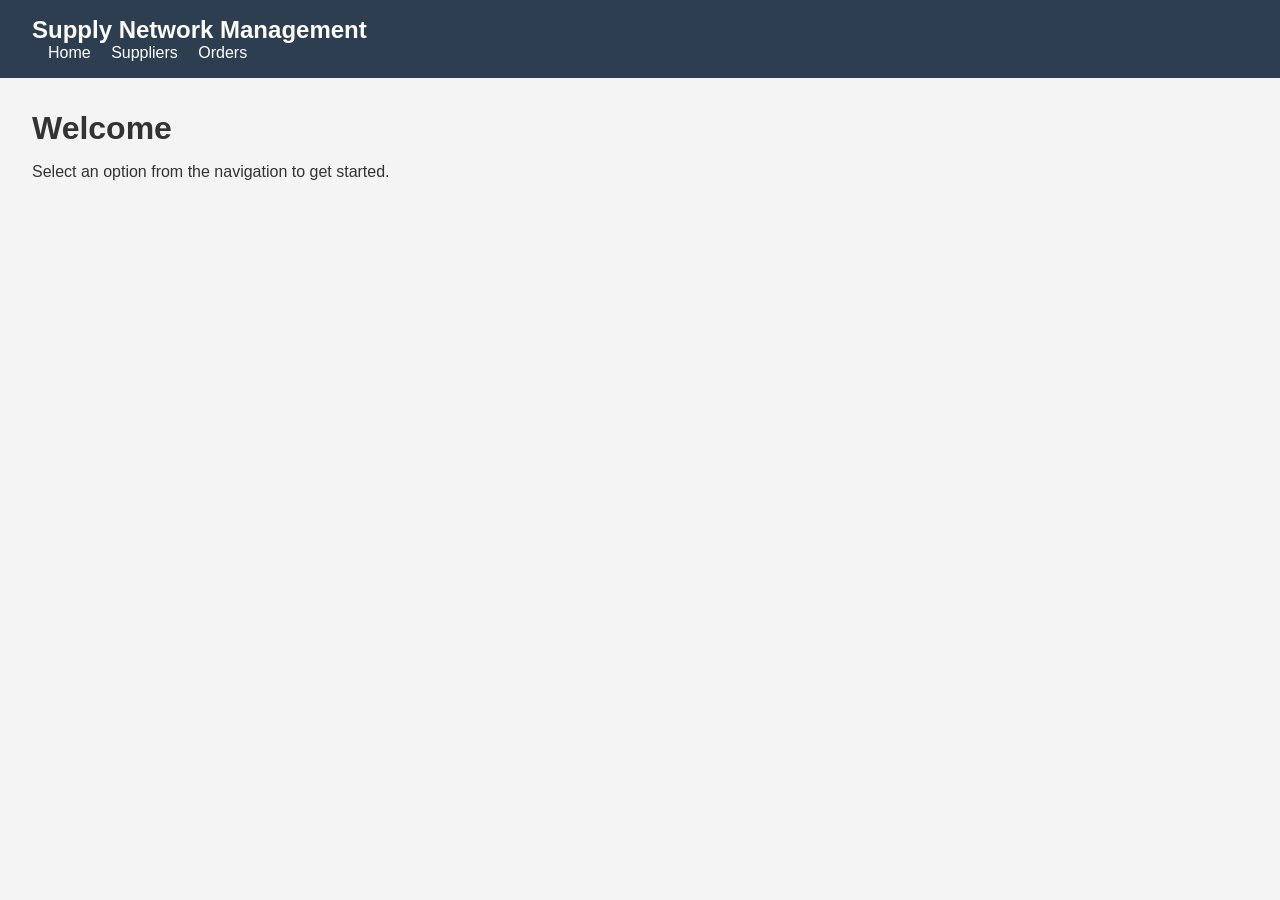
==== SupplyNetworkManagement/wwwroot/index.html @ b25e3295 "initial project setup" ====
﻿<!DOCTYPE html>
<html lang="en">
<head>
    <meta charset="UTF-8">
    <meta name="viewport" content="width=device-width, initial-scale=1.0">
    <title>Supply Network Management</title>
    <style>
        * {
            margin: 0;
            padding: 0;
            box-sizing: border-box;
        }

        body {
            font-family: Arial, sans-serif;
            background-color: #f4f4f4;
            color: #333;
        }

        header {
            background-color: #2c3e50;
            color: white;
            padding: 1rem 2rem;
        }

        nav a {
            color: white;
            text-decoration: none;
            margin-left: 1rem;
        }

        main {
            padding: 2rem;
        }

        h1 {
            margin-bottom: 1rem;
        }
    </style>
</head>
<body>

    <header>
        <h2>Supply Network Management</h2>
        <nav>
            <a href="/">Home</a>
            <a href="/suppliers.html">Suppliers</a>
            <a href="/orders.html">Orders</a>
        </nav>
    </header>

    <main>
        <h1>Welcome</h1>
        <p>Select an option from the navigation to get started.</p>
    </main>

</body>
</html>
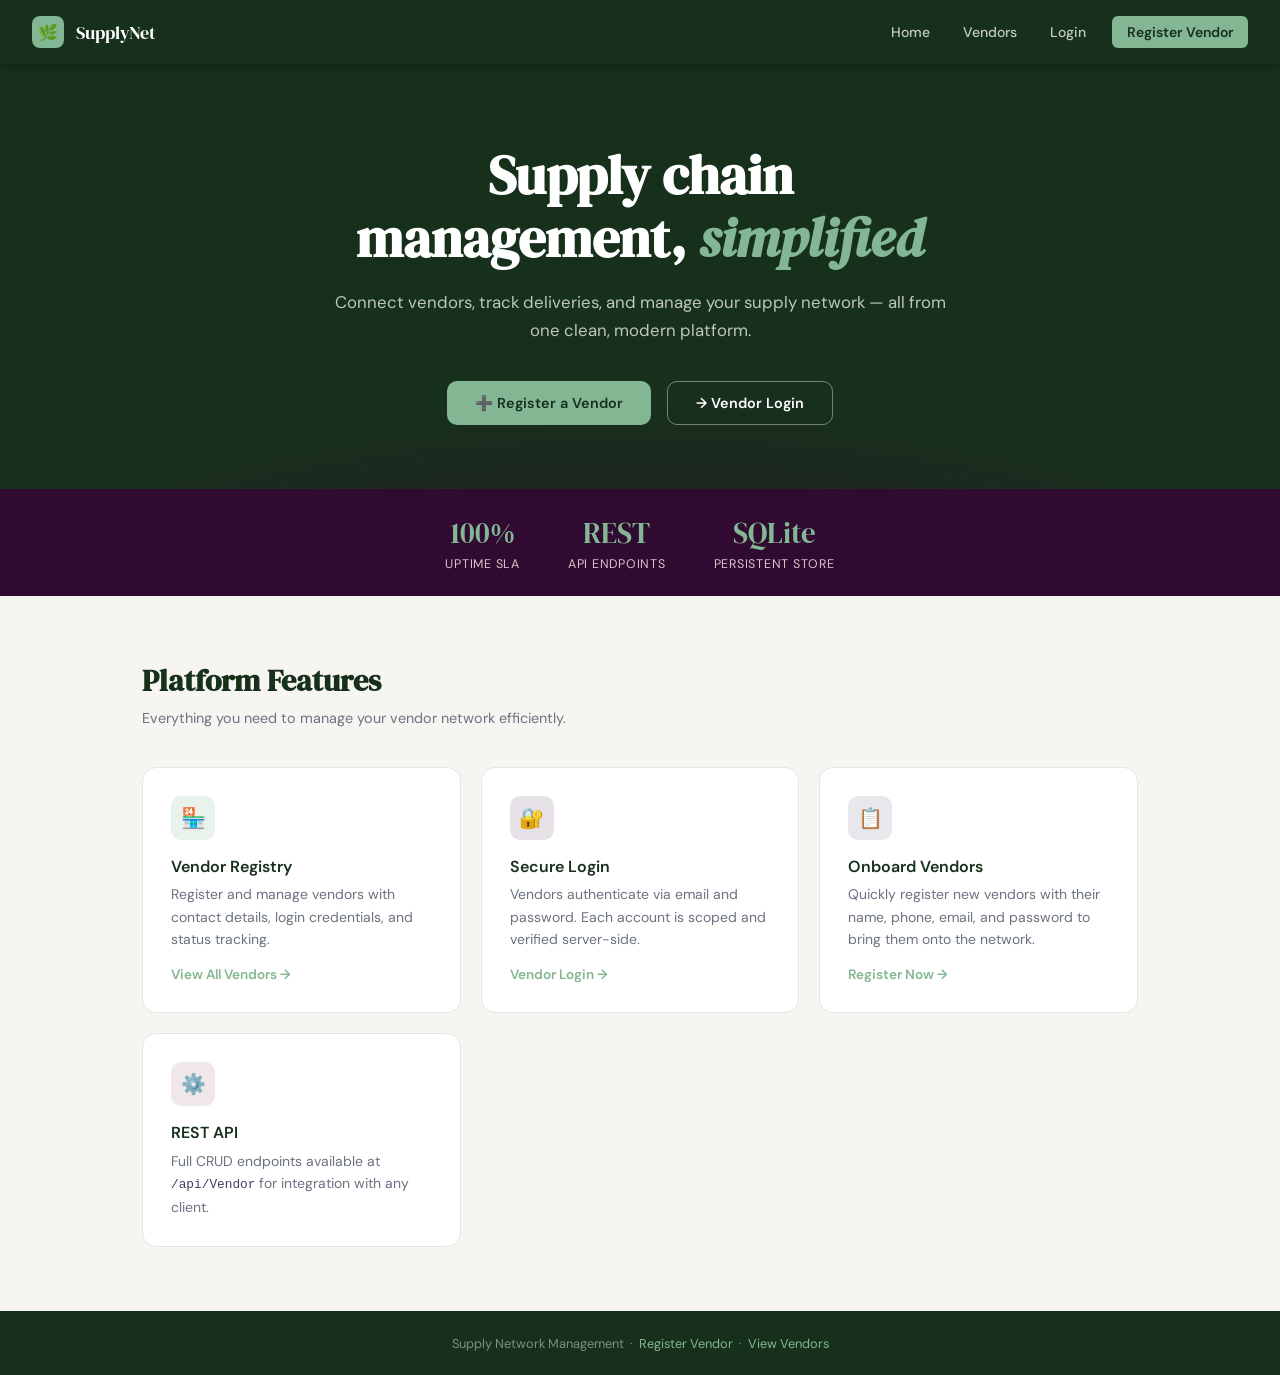
==== commit 8d9d0550: "Add vendor registration, login, and vendor list frontend pages" ====
--- a/SupplyNetworkManagement/wwwroot/index.html
+++ b/SupplyNetworkManagement/wwwroot/index.html
@@ -1,58 +1,236 @@
-﻿<!DOCTYPE html>
-<html lang="en">
-<head>
-    <meta charset="UTF-8">
-    <meta name="viewport" content="width=device-width, initial-scale=1.0">
-    <title>Supply Network Management</title>
-    <style>
-        * {
-            margin: 0;
-            padding: 0;
-            box-sizing: border-box;
-        }
-
-        body {
-            font-family: Arial, sans-serif;
-            background-color: #f4f4f4;
-            color: #333;
-        }
-
-        header {
-            background-color: #2c3e50;
-            color: white;
-            padding: 1rem 2rem;
-        }
-
-        nav a {
-            color: white;
-            text-decoration: none;
-            margin-left: 1rem;
-        }
-
-        main {
-            padding: 2rem;
-        }
-
-        h1 {
-            margin-bottom: 1rem;
-        }
-    </style>
-</head>
-<body>
-
-    <header>
-        <h2>Supply Network Management</h2>
-        <nav>
-            <a href="/">Home</a>
-            <a href="/suppliers.html">Suppliers</a>
-            <a href="/orders.html">Orders</a>
-        </nav>
-    </header>
-
-    <main>
-        <h1>Welcome</h1>
-        <p>Select an option from the navigation to get started.</p>
-    </main>
-
-</body>
-</html>+<!DOCTYPE html>
+<html lang="en">
+<head>
+  <meta charset="UTF-8" />
+  <meta name="viewport" content="width=device-width, initial-scale=1.0"/>
+  <title>Supply Network Management</title>
+  <link rel="preconnect" href="https://fonts.googleapis.com">
+  <link rel="preconnect" href="https://fonts.gstatic.com" crossorigin>
+  <link href="https://fonts.googleapis.com/css2?family=DM+Serif+Display:ital@0;1&family=DM+Sans:opsz,wght@9..40,300;9..40,400;9..40,500;9..40,600&display=swap" rel="stylesheet">
+  <style>
+    :root {
+      --evergreen:       #17301c;
+      --muted-teal:      #83b692;
+      --midnight-violet: #310a31;
+      --thistle:         #d6c3c9;
+      --twilight-indigo: #414066;
+      --bg:              #f7f5f2;
+      --surface:         #ffffff;
+      --text:            #1a1a1a;
+      --text-muted:      #6b7280;
+    }
+
+    *, *::before, *::after { margin: 0; padding: 0; box-sizing: border-box; }
+
+    body {
+      font-family: 'DM Sans', sans-serif;
+      background: var(--bg);
+      color: var(--text);
+      min-height: 100vh;
+      display: flex;
+      flex-direction: column;
+    }
+
+    header {
+      background: var(--evergreen);
+      padding: 0 2rem;
+      display: flex;
+      align-items: center;
+      justify-content: space-between;
+      height: 64px;
+      position: sticky; top: 0; z-index: 100;
+      box-shadow: 0 2px 12px rgba(0,0,0,.25);
+    }
+
+    .logo { display: flex; align-items: center; gap: .75rem; text-decoration: none; }
+    .logo-icon {
+      width: 32px; height: 32px;
+      background: var(--muted-teal);
+      border-radius: 8px;
+      display: flex; align-items: center; justify-content: center;
+      font-size: 16px;
+    }
+    .logo-text {
+      font-family: 'DM Serif Display', serif;
+      font-size: 1.15rem; color: #fff;
+    }
+
+    nav { display: flex; gap: .25rem; align-items: center; }
+    nav a {
+      color: rgba(255,255,255,.75);
+      text-decoration: none;
+      font-size: .875rem; font-weight: 500;
+      padding: .45rem .9rem;
+      border-radius: 6px;
+      transition: color .2s, background .2s;
+    }
+    nav a:hover { color: #fff; background: rgba(255,255,255,.1); }
+    nav a.cta {
+      background: var(--muted-teal);
+      color: var(--evergreen); font-weight: 600;
+      margin-left: .5rem;
+    }
+    nav a.cta:hover { background: #96c5a3; }
+
+    .hero {
+      background: var(--evergreen);
+      padding: 5rem 2rem 4rem;
+      text-align: center;
+      position: relative; overflow: hidden;
+    }
+    .hero::before {
+      content: '';
+      position: absolute; inset: 0;
+      background: radial-gradient(ellipse 80% 60% at 50% 120%, var(--midnight-violet) 0%, transparent 70%);
+      opacity: .45;
+    }
+    .hero-content { position: relative; z-index: 1; max-width: 640px; margin: 0 auto; }
+    .hero h1 {
+      font-family: 'DM Serif Display', serif;
+      font-size: clamp(2.2rem, 5vw, 3.4rem);
+      color: #fff; line-height: 1.15; margin-bottom: 1.25rem;
+    }
+    .hero h1 em { font-style: italic; color: var(--muted-teal); }
+    .hero p { color: rgba(255,255,255,.72); font-size: 1.05rem; line-height: 1.65; margin-bottom: 2.25rem; }
+    .hero-actions { display: flex; gap: 1rem; justify-content: center; flex-wrap: wrap; }
+
+    .btn {
+      display: inline-flex; align-items: center; gap: .5rem;
+      font-family: 'DM Sans', sans-serif;
+      font-size: .9rem; font-weight: 600;
+      padding: .75rem 1.75rem;
+      border-radius: 10px;
+      border: none; cursor: pointer;
+      text-decoration: none;
+      transition: all .2s;
+    }
+    .btn-primary { background: var(--muted-teal); color: var(--evergreen); }
+    .btn-primary:hover { background: #96c5a3; transform: translateY(-1px); box-shadow: 0 4px 16px rgba(131,182,146,.35); }
+    .btn-outline { background: transparent; color: #fff; border: 1.5px solid rgba(255,255,255,.4); }
+    .btn-outline:hover { border-color: #fff; background: rgba(255,255,255,.07); }
+
+    .stats-bar {
+      background: var(--midnight-violet);
+      padding: 1.5rem 2rem;
+      display: flex; justify-content: center; gap: 3rem; flex-wrap: wrap;
+    }
+    .stat { text-align: center; }
+    .stat-val { font-family: 'DM Serif Display', serif; font-size: 1.8rem; color: var(--muted-teal); }
+    .stat-lbl { font-size: .78rem; color: var(--thistle); letter-spacing: .06em; text-transform: uppercase; margin-top: .2rem; }
+
+    .section { padding: 4rem 2rem; max-width: 1060px; margin: 0 auto; width: 100%; }
+    .section-title { font-family: 'DM Serif Display', serif; font-size: 1.9rem; color: var(--evergreen); margin-bottom: .5rem; }
+    .section-sub { color: var(--text-muted); font-size: .9rem; margin-bottom: 2.5rem; }
+
+    .cards { display: grid; grid-template-columns: repeat(auto-fit, minmax(260px, 1fr)); gap: 1.25rem; }
+    .card {
+      background: var(--surface);
+      border-radius: 14px; padding: 1.75rem;
+      border: 1px solid #e8e4e0;
+      transition: box-shadow .2s, transform .2s;
+    }
+    .card:hover { transform: translateY(-3px); box-shadow: 0 8px 28px rgba(0,0,0,.09); }
+    .card-icon {
+      width: 44px; height: 44px; border-radius: 10px;
+      display: flex; align-items: center; justify-content: center;
+      font-size: 20px; margin-bottom: 1rem;
+    }
+    .icon-green  { background: rgba(131,182,146,.18); }
+    .icon-violet { background: rgba(49,10,49,.12); }
+    .icon-indigo { background: rgba(65,64,102,.12); }
+    .icon-thistle{ background: rgba(214,195,201,.4); }
+    .card h3 { font-size: 1rem; font-weight: 600; color: var(--evergreen); margin-bottom: .4rem; }
+    .card p  { font-size: .875rem; color: var(--text-muted); line-height: 1.6; }
+    .card-link {
+      display: inline-flex; align-items: center; gap: .3rem;
+      color: var(--muted-teal); font-size: .85rem; font-weight: 600;
+      text-decoration: none; margin-top: 1rem;
+    }
+    .card-link:hover { color: #5a9b6a; }
+
+    footer {
+      margin-top: auto;
+      background: var(--evergreen);
+      padding: 1.5rem 2rem;
+      text-align: center;
+      color: rgba(255,255,255,.45); font-size: .8rem;
+    }
+    footer a { color: var(--muted-teal); text-decoration: none; }
+
+    @keyframes fadeUp {
+      from { opacity: 0; transform: translateY(20px); }
+      to   { opacity: 1; transform: translateY(0); }
+    }
+    .hero-content { animation: fadeUp .65s ease both; }
+  </style>
+</head>
+<body>
+
+  <header>
+    <a class="logo" href="/">
+      <div class="logo-icon">🌿</div>
+      <span class="logo-text">SupplyNet</span>
+    </a>
+    <nav>
+      <a href="/">Home</a>
+      <a href="/vendors.html">Vendors</a>
+      <a href="/login.html">Login</a>
+      <a href="/register.html" class="cta">Register Vendor</a>
+    </nav>
+  </header>
+
+  <section class="hero">
+    <div class="hero-content">
+      <h1>Supply chain management, <em>simplified</em></h1>
+      <p>Connect vendors, track deliveries, and manage your supply network — all from one clean, modern platform.</p>
+      <div class="hero-actions">
+        <a href="/register.html" class="btn btn-primary">➕ Register a Vendor</a>
+        <a href="/login.html"    class="btn btn-outline">→ Vendor Login</a>
+      </div>
+    </div>
+  </section>
+
+  <div class="stats-bar">
+    <div class="stat"><div class="stat-val">100%</div><div class="stat-lbl">Uptime SLA</div></div>
+    <div class="stat"><div class="stat-val">REST</div><div class="stat-lbl">API Endpoints</div></div>
+    <div class="stat"><div class="stat-val">SQLite</div><div class="stat-lbl">Persistent Store</div></div>
+  </div>
+
+  <div class="section">
+    <h2 class="section-title">Platform Features</h2>
+    <p class="section-sub">Everything you need to manage your vendor network efficiently.</p>
+    <div class="cards">
+      <div class="card">
+        <div class="card-icon icon-green">🏪</div>
+        <h3>Vendor Registry</h3>
+        <p>Register and manage vendors with contact details, login credentials, and status tracking.</p>
+        <a href="/vendors.html" class="card-link">View All Vendors →</a>
+      </div>
+      <div class="card">
+        <div class="card-icon icon-violet">🔐</div>
+        <h3>Secure Login</h3>
+        <p>Vendors authenticate via email and password. Each account is scoped and verified server-side.</p>
+        <a href="/login.html" class="card-link">Vendor Login →</a>
+      </div>
+      <div class="card">
+        <div class="card-icon icon-indigo">📋</div>
+        <h3>Onboard Vendors</h3>
+        <p>Quickly register new vendors with their name, phone, email, and password to bring them onto the network.</p>
+        <a href="/register.html" class="card-link">Register Now →</a>
+      </div>
+      <div class="card">
+        <div class="card-icon icon-thistle">⚙️</div>
+        <h3>REST API</h3>
+        <p>Full CRUD endpoints available at <code style="font-size:.8rem;color:var(--twilight-indigo)">/api/Vendor</code> for integration with any client.</p>
+      </div>
+    </div>
+  </div>
+
+  <footer>
+    Supply Network Management &nbsp;·&nbsp;
+    <a href="/register.html">Register Vendor</a> &nbsp;·&nbsp;
+    <a href="/vendors.html">View Vendors</a>
+  </footer>
+
+</body>
+</html>
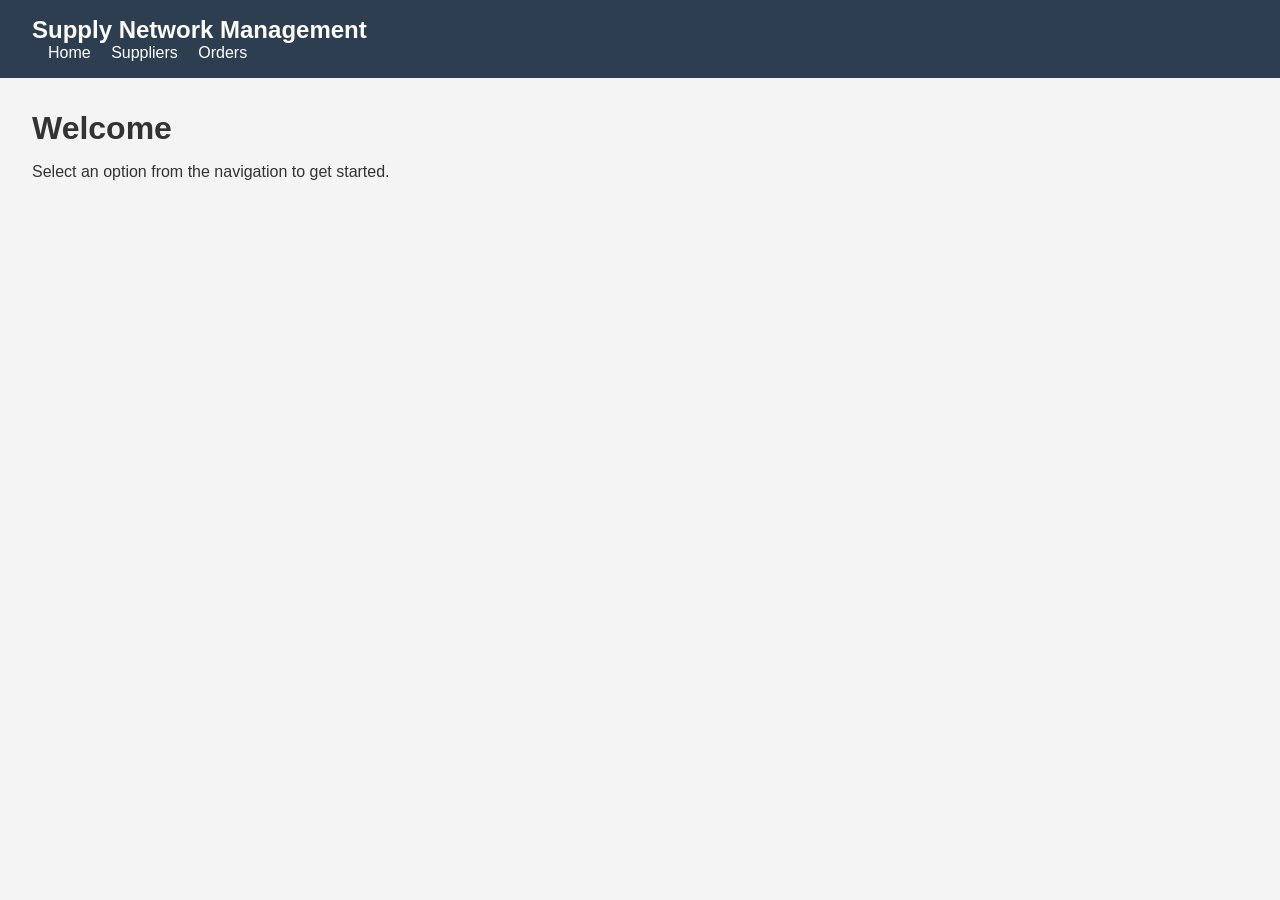
==== commit 6962196d: "Implemented vendor catalogue Ui with API integration" ====
--- a/SupplyNetworkManagement/wwwroot/index.html
+++ b/SupplyNetworkManagement/wwwroot/index.html
@@ -1,236 +1,61 @@
-<!DOCTYPE html>
-<html lang="en">
-<head>
-  <meta charset="UTF-8" />
-  <meta name="viewport" content="width=device-width, initial-scale=1.0"/>
-  <title>Supply Network Management</title>
-  <link rel="preconnect" href="https://fonts.googleapis.com">
-  <link rel="preconnect" href="https://fonts.gstatic.com" crossorigin>
-  <link href="https://fonts.googleapis.com/css2?family=DM+Serif+Display:ital@0;1&family=DM+Sans:opsz,wght@9..40,300;9..40,400;9..40,500;9..40,600&display=swap" rel="stylesheet">
-  <style>
-    :root {
-      --evergreen:       #17301c;
-      --muted-teal:      #83b692;
-      --midnight-violet: #310a31;
-      --thistle:         #d6c3c9;
-      --twilight-indigo: #414066;
-      --bg:              #f7f5f2;
-      --surface:         #ffffff;
-      --text:            #1a1a1a;
-      --text-muted:      #6b7280;
-    }
-
-    *, *::before, *::after { margin: 0; padding: 0; box-sizing: border-box; }
-
-    body {
-      font-family: 'DM Sans', sans-serif;
-      background: var(--bg);
-      color: var(--text);
-      min-height: 100vh;
-      display: flex;
-      flex-direction: column;
-    }
-
-    header {
-      background: var(--evergreen);
-      padding: 0 2rem;
-      display: flex;
-      align-items: center;
-      justify-content: space-between;
-      height: 64px;
-      position: sticky; top: 0; z-index: 100;
-      box-shadow: 0 2px 12px rgba(0,0,0,.25);
-    }
-
-    .logo { display: flex; align-items: center; gap: .75rem; text-decoration: none; }
-    .logo-icon {
-      width: 32px; height: 32px;
-      background: var(--muted-teal);
-      border-radius: 8px;
-      display: flex; align-items: center; justify-content: center;
-      font-size: 16px;
-    }
-    .logo-text {
-      font-family: 'DM Serif Display', serif;
-      font-size: 1.15rem; color: #fff;
-    }
-
-    nav { display: flex; gap: .25rem; align-items: center; }
-    nav a {
-      color: rgba(255,255,255,.75);
-      text-decoration: none;
-      font-size: .875rem; font-weight: 500;
-      padding: .45rem .9rem;
-      border-radius: 6px;
-      transition: color .2s, background .2s;
-    }
-    nav a:hover { color: #fff; background: rgba(255,255,255,.1); }
-    nav a.cta {
-      background: var(--muted-teal);
-      color: var(--evergreen); font-weight: 600;
-      margin-left: .5rem;
-    }
-    nav a.cta:hover { background: #96c5a3; }
-
-    .hero {
-      background: var(--evergreen);
-      padding: 5rem 2rem 4rem;
-      text-align: center;
-      position: relative; overflow: hidden;
-    }
-    .hero::before {
-      content: '';
-      position: absolute; inset: 0;
-      background: radial-gradient(ellipse 80% 60% at 50% 120%, var(--midnight-violet) 0%, transparent 70%);
-      opacity: .45;
-    }
-    .hero-content { position: relative; z-index: 1; max-width: 640px; margin: 0 auto; }
-    .hero h1 {
-      font-family: 'DM Serif Display', serif;
-      font-size: clamp(2.2rem, 5vw, 3.4rem);
-      color: #fff; line-height: 1.15; margin-bottom: 1.25rem;
-    }
-    .hero h1 em { font-style: italic; color: var(--muted-teal); }
-    .hero p { color: rgba(255,255,255,.72); font-size: 1.05rem; line-height: 1.65; margin-bottom: 2.25rem; }
-    .hero-actions { display: flex; gap: 1rem; justify-content: center; flex-wrap: wrap; }
-
-    .btn {
-      display: inline-flex; align-items: center; gap: .5rem;
-      font-family: 'DM Sans', sans-serif;
-      font-size: .9rem; font-weight: 600;
-      padding: .75rem 1.75rem;
-      border-radius: 10px;
-      border: none; cursor: pointer;
-      text-decoration: none;
-      transition: all .2s;
-    }
-    .btn-primary { background: var(--muted-teal); color: var(--evergreen); }
-    .btn-primary:hover { background: #96c5a3; transform: translateY(-1px); box-shadow: 0 4px 16px rgba(131,182,146,.35); }
-    .btn-outline { background: transparent; color: #fff; border: 1.5px solid rgba(255,255,255,.4); }
-    .btn-outline:hover { border-color: #fff; background: rgba(255,255,255,.07); }
-
-    .stats-bar {
-      background: var(--midnight-violet);
-      padding: 1.5rem 2rem;
-      display: flex; justify-content: center; gap: 3rem; flex-wrap: wrap;
-    }
-    .stat { text-align: center; }
-    .stat-val { font-family: 'DM Serif Display', serif; font-size: 1.8rem; color: var(--muted-teal); }
-    .stat-lbl { font-size: .78rem; color: var(--thistle); letter-spacing: .06em; text-transform: uppercase; margin-top: .2rem; }
-
-    .section { padding: 4rem 2rem; max-width: 1060px; margin: 0 auto; width: 100%; }
-    .section-title { font-family: 'DM Serif Display', serif; font-size: 1.9rem; color: var(--evergreen); margin-bottom: .5rem; }
-    .section-sub { color: var(--text-muted); font-size: .9rem; margin-bottom: 2.5rem; }
-
-    .cards { display: grid; grid-template-columns: repeat(auto-fit, minmax(260px, 1fr)); gap: 1.25rem; }
-    .card {
-      background: var(--surface);
-      border-radius: 14px; padding: 1.75rem;
-      border: 1px solid #e8e4e0;
-      transition: box-shadow .2s, transform .2s;
-    }
-    .card:hover { transform: translateY(-3px); box-shadow: 0 8px 28px rgba(0,0,0,.09); }
-    .card-icon {
-      width: 44px; height: 44px; border-radius: 10px;
-      display: flex; align-items: center; justify-content: center;
-      font-size: 20px; margin-bottom: 1rem;
-    }
-    .icon-green  { background: rgba(131,182,146,.18); }
-    .icon-violet { background: rgba(49,10,49,.12); }
-    .icon-indigo { background: rgba(65,64,102,.12); }
-    .icon-thistle{ background: rgba(214,195,201,.4); }
-    .card h3 { font-size: 1rem; font-weight: 600; color: var(--evergreen); margin-bottom: .4rem; }
-    .card p  { font-size: .875rem; color: var(--text-muted); line-height: 1.6; }
-    .card-link {
-      display: inline-flex; align-items: center; gap: .3rem;
-      color: var(--muted-teal); font-size: .85rem; font-weight: 600;
-      text-decoration: none; margin-top: 1rem;
-    }
-    .card-link:hover { color: #5a9b6a; }
-
-    footer {
-      margin-top: auto;
-      background: var(--evergreen);
-      padding: 1.5rem 2rem;
-      text-align: center;
-      color: rgba(255,255,255,.45); font-size: .8rem;
-    }
-    footer a { color: var(--muted-teal); text-decoration: none; }
-
-    @keyframes fadeUp {
-      from { opacity: 0; transform: translateY(20px); }
-      to   { opacity: 1; transform: translateY(0); }
-    }
-    .hero-content { animation: fadeUp .65s ease both; }
-  </style>
-</head>
-<body>
-
-  <header>
-    <a class="logo" href="/">
-      <div class="logo-icon">🌿</div>
-      <span class="logo-text">SupplyNet</span>
-    </a>
-    <nav>
-      <a href="/">Home</a>
-      <a href="/vendors.html">Vendors</a>
-      <a href="/login.html">Login</a>
-      <a href="/register.html" class="cta">Register Vendor</a>
-    </nav>
-  </header>
-
-  <section class="hero">
-    <div class="hero-content">
-      <h1>Supply chain management, <em>simplified</em></h1>
-      <p>Connect vendors, track deliveries, and manage your supply network — all from one clean, modern platform.</p>
-      <div class="hero-actions">
-        <a href="/register.html" class="btn btn-primary">➕ Register a Vendor</a>
-        <a href="/login.html"    class="btn btn-outline">→ Vendor Login</a>
-      </div>
-    </div>
-  </section>
-
-  <div class="stats-bar">
-    <div class="stat"><div class="stat-val">100%</div><div class="stat-lbl">Uptime SLA</div></div>
-    <div class="stat"><div class="stat-val">REST</div><div class="stat-lbl">API Endpoints</div></div>
-    <div class="stat"><div class="stat-val">SQLite</div><div class="stat-lbl">Persistent Store</div></div>
-  </div>
-
-  <div class="section">
-    <h2 class="section-title">Platform Features</h2>
-    <p class="section-sub">Everything you need to manage your vendor network efficiently.</p>
-    <div class="cards">
-      <div class="card">
-        <div class="card-icon icon-green">🏪</div>
-        <h3>Vendor Registry</h3>
-        <p>Register and manage vendors with contact details, login credentials, and status tracking.</p>
-        <a href="/vendors.html" class="card-link">View All Vendors →</a>
-      </div>
-      <div class="card">
-        <div class="card-icon icon-violet">🔐</div>
-        <h3>Secure Login</h3>
-        <p>Vendors authenticate via email and password. Each account is scoped and verified server-side.</p>
-        <a href="/login.html" class="card-link">Vendor Login →</a>
-      </div>
-      <div class="card">
-        <div class="card-icon icon-indigo">📋</div>
-        <h3>Onboard Vendors</h3>
-        <p>Quickly register new vendors with their name, phone, email, and password to bring them onto the network.</p>
-        <a href="/register.html" class="card-link">Register Now →</a>
-      </div>
-      <div class="card">
-        <div class="card-icon icon-thistle">⚙️</div>
-        <h3>REST API</h3>
-        <p>Full CRUD endpoints available at <code style="font-size:.8rem;color:var(--twilight-indigo)">/api/Vendor</code> for integration with any client.</p>
-      </div>
-    </div>
-  </div>
-
-  <footer>
-    Supply Network Management &nbsp;·&nbsp;
-    <a href="/register.html">Register Vendor</a> &nbsp;·&nbsp;
-    <a href="/vendors.html">View Vendors</a>
-  </footer>
-
-</body>
-</html>
+﻿<!DOCTYPE html>
+<html lang="en">
+
+<head>
+    <meta charset="UTF-8">
+    <meta name="viewport" content="width=device-width, initial-scale=1.0">
+    <title>Supply Network Management</title>
+    <style>
+        * {
+            margin: 0;
+            padding: 0;
+            box-sizing: border-box;
+        }
+
+        body {
+            font-family: Arial, sans-serif;
+            background-color: #f4f4f4;
+            color: #333;
+        }
+
+        header {
+            background-color: #2c3e50;
+            color: white;
+            padding: 1rem 2rem;
+        }
+
+        nav a {
+            color: white;
+            text-decoration: none;
+            margin-left: 1rem;
+        }
+
+        main {
+            padding: 2rem;
+        }
+
+        h1 {
+            margin-bottom: 1rem;
+        }
+    </style>
+</head>
+
+<body>
+
+    <header>
+        <h2>Supply Network Management</h2>
+        <nav>
+            <a href="/">Home</a>
+            <a href="/suppliers.html">Suppliers</a>
+            <a href="/orders.html">Orders</a>
+        </nav>
+    </header>
+
+    <main>
+        <h1>Welcome</h1>
+        <p>Select an option from the navigation to get started.</p>
+    </main>
+
+</body>
+
+</html>
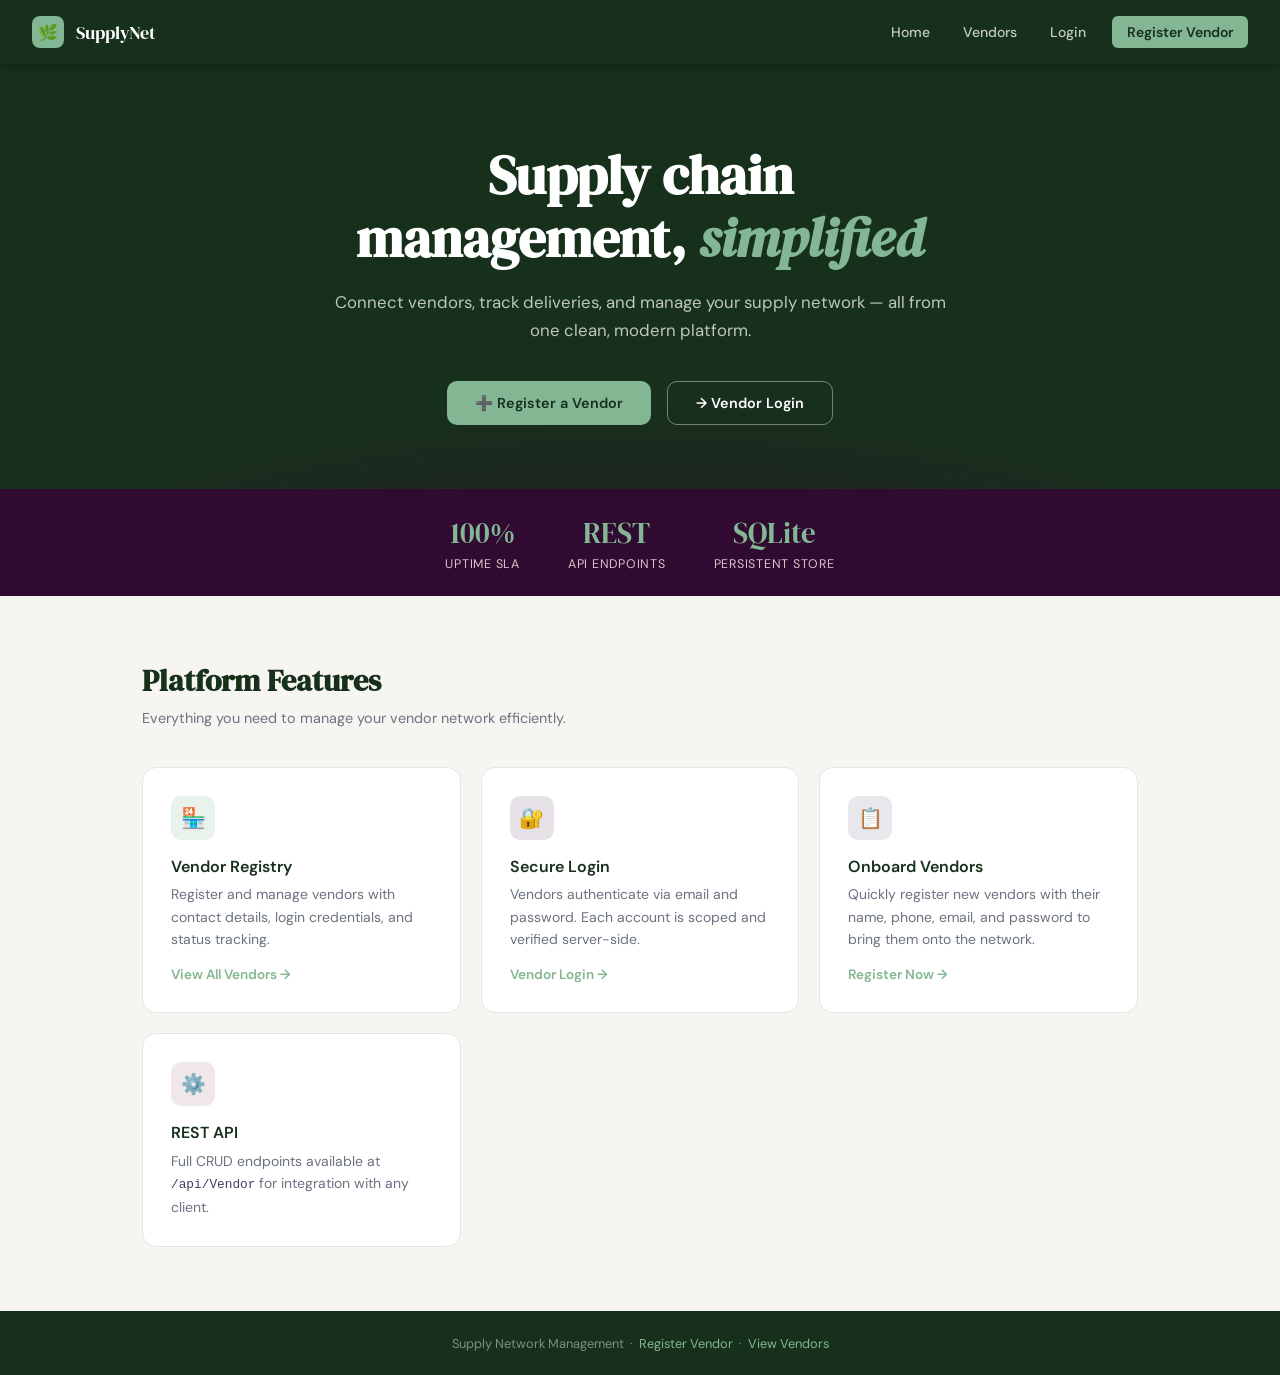
==== commit 021b1e8d: "Merge pull request #21 from karl-santos/Rhys Add vendor registration, login, and vendor list fronten" ====
--- a/SupplyNetworkManagement/wwwroot/index.html
+++ b/SupplyNetworkManagement/wwwroot/index.html
@@ -1,61 +1,236 @@
-﻿<!DOCTYPE html>
-<html lang="en">
-
-<head>
-    <meta charset="UTF-8">
-    <meta name="viewport" content="width=device-width, initial-scale=1.0">
-    <title>Supply Network Management</title>
-    <style>
-        * {
-            margin: 0;
-            padding: 0;
-            box-sizing: border-box;
-        }
-
-        body {
-            font-family: Arial, sans-serif;
-            background-color: #f4f4f4;
-            color: #333;
-        }
-
-        header {
-            background-color: #2c3e50;
-            color: white;
-            padding: 1rem 2rem;
-        }
-
-        nav a {
-            color: white;
-            text-decoration: none;
-            margin-left: 1rem;
-        }
-
-        main {
-            padding: 2rem;
-        }
-
-        h1 {
-            margin-bottom: 1rem;
-        }
-    </style>
-</head>
-
-<body>
-
-    <header>
-        <h2>Supply Network Management</h2>
-        <nav>
-            <a href="/">Home</a>
-            <a href="/suppliers.html">Suppliers</a>
-            <a href="/orders.html">Orders</a>
-        </nav>
-    </header>
-
-    <main>
-        <h1>Welcome</h1>
-        <p>Select an option from the navigation to get started.</p>
-    </main>
-
-</body>
-
-</html>+<!DOCTYPE html>
+<html lang="en">
+<head>
+  <meta charset="UTF-8" />
+  <meta name="viewport" content="width=device-width, initial-scale=1.0"/>
+  <title>Supply Network Management</title>
+  <link rel="preconnect" href="https://fonts.googleapis.com">
+  <link rel="preconnect" href="https://fonts.gstatic.com" crossorigin>
+  <link href="https://fonts.googleapis.com/css2?family=DM+Serif+Display:ital@0;1&family=DM+Sans:opsz,wght@9..40,300;9..40,400;9..40,500;9..40,600&display=swap" rel="stylesheet">
+  <style>
+    :root {
+      --evergreen:       #17301c;
+      --muted-teal:      #83b692;
+      --midnight-violet: #310a31;
+      --thistle:         #d6c3c9;
+      --twilight-indigo: #414066;
+      --bg:              #f7f5f2;
+      --surface:         #ffffff;
+      --text:            #1a1a1a;
+      --text-muted:      #6b7280;
+    }
+
+    *, *::before, *::after { margin: 0; padding: 0; box-sizing: border-box; }
+
+    body {
+      font-family: 'DM Sans', sans-serif;
+      background: var(--bg);
+      color: var(--text);
+      min-height: 100vh;
+      display: flex;
+      flex-direction: column;
+    }
+
+    header {
+      background: var(--evergreen);
+      padding: 0 2rem;
+      display: flex;
+      align-items: center;
+      justify-content: space-between;
+      height: 64px;
+      position: sticky; top: 0; z-index: 100;
+      box-shadow: 0 2px 12px rgba(0,0,0,.25);
+    }
+
+    .logo { display: flex; align-items: center; gap: .75rem; text-decoration: none; }
+    .logo-icon {
+      width: 32px; height: 32px;
+      background: var(--muted-teal);
+      border-radius: 8px;
+      display: flex; align-items: center; justify-content: center;
+      font-size: 16px;
+    }
+    .logo-text {
+      font-family: 'DM Serif Display', serif;
+      font-size: 1.15rem; color: #fff;
+    }
+
+    nav { display: flex; gap: .25rem; align-items: center; }
+    nav a {
+      color: rgba(255,255,255,.75);
+      text-decoration: none;
+      font-size: .875rem; font-weight: 500;
+      padding: .45rem .9rem;
+      border-radius: 6px;
+      transition: color .2s, background .2s;
+    }
+    nav a:hover { color: #fff; background: rgba(255,255,255,.1); }
+    nav a.cta {
+      background: var(--muted-teal);
+      color: var(--evergreen); font-weight: 600;
+      margin-left: .5rem;
+    }
+    nav a.cta:hover { background: #96c5a3; }
+
+    .hero {
+      background: var(--evergreen);
+      padding: 5rem 2rem 4rem;
+      text-align: center;
+      position: relative; overflow: hidden;
+    }
+    .hero::before {
+      content: '';
+      position: absolute; inset: 0;
+      background: radial-gradient(ellipse 80% 60% at 50% 120%, var(--midnight-violet) 0%, transparent 70%);
+      opacity: .45;
+    }
+    .hero-content { position: relative; z-index: 1; max-width: 640px; margin: 0 auto; }
+    .hero h1 {
+      font-family: 'DM Serif Display', serif;
+      font-size: clamp(2.2rem, 5vw, 3.4rem);
+      color: #fff; line-height: 1.15; margin-bottom: 1.25rem;
+    }
+    .hero h1 em { font-style: italic; color: var(--muted-teal); }
+    .hero p { color: rgba(255,255,255,.72); font-size: 1.05rem; line-height: 1.65; margin-bottom: 2.25rem; }
+    .hero-actions { display: flex; gap: 1rem; justify-content: center; flex-wrap: wrap; }
+
+    .btn {
+      display: inline-flex; align-items: center; gap: .5rem;
+      font-family: 'DM Sans', sans-serif;
+      font-size: .9rem; font-weight: 600;
+      padding: .75rem 1.75rem;
+      border-radius: 10px;
+      border: none; cursor: pointer;
+      text-decoration: none;
+      transition: all .2s;
+    }
+    .btn-primary { background: var(--muted-teal); color: var(--evergreen); }
+    .btn-primary:hover { background: #96c5a3; transform: translateY(-1px); box-shadow: 0 4px 16px rgba(131,182,146,.35); }
+    .btn-outline { background: transparent; color: #fff; border: 1.5px solid rgba(255,255,255,.4); }
+    .btn-outline:hover { border-color: #fff; background: rgba(255,255,255,.07); }
+
+    .stats-bar {
+      background: var(--midnight-violet);
+      padding: 1.5rem 2rem;
+      display: flex; justify-content: center; gap: 3rem; flex-wrap: wrap;
+    }
+    .stat { text-align: center; }
+    .stat-val { font-family: 'DM Serif Display', serif; font-size: 1.8rem; color: var(--muted-teal); }
+    .stat-lbl { font-size: .78rem; color: var(--thistle); letter-spacing: .06em; text-transform: uppercase; margin-top: .2rem; }
+
+    .section { padding: 4rem 2rem; max-width: 1060px; margin: 0 auto; width: 100%; }
+    .section-title { font-family: 'DM Serif Display', serif; font-size: 1.9rem; color: var(--evergreen); margin-bottom: .5rem; }
+    .section-sub { color: var(--text-muted); font-size: .9rem; margin-bottom: 2.5rem; }
+
+    .cards { display: grid; grid-template-columns: repeat(auto-fit, minmax(260px, 1fr)); gap: 1.25rem; }
+    .card {
+      background: var(--surface);
+      border-radius: 14px; padding: 1.75rem;
+      border: 1px solid #e8e4e0;
+      transition: box-shadow .2s, transform .2s;
+    }
+    .card:hover { transform: translateY(-3px); box-shadow: 0 8px 28px rgba(0,0,0,.09); }
+    .card-icon {
+      width: 44px; height: 44px; border-radius: 10px;
+      display: flex; align-items: center; justify-content: center;
+      font-size: 20px; margin-bottom: 1rem;
+    }
+    .icon-green  { background: rgba(131,182,146,.18); }
+    .icon-violet { background: rgba(49,10,49,.12); }
+    .icon-indigo { background: rgba(65,64,102,.12); }
+    .icon-thistle{ background: rgba(214,195,201,.4); }
+    .card h3 { font-size: 1rem; font-weight: 600; color: var(--evergreen); margin-bottom: .4rem; }
+    .card p  { font-size: .875rem; color: var(--text-muted); line-height: 1.6; }
+    .card-link {
+      display: inline-flex; align-items: center; gap: .3rem;
+      color: var(--muted-teal); font-size: .85rem; font-weight: 600;
+      text-decoration: none; margin-top: 1rem;
+    }
+    .card-link:hover { color: #5a9b6a; }
+
+    footer {
+      margin-top: auto;
+      background: var(--evergreen);
+      padding: 1.5rem 2rem;
+      text-align: center;
+      color: rgba(255,255,255,.45); font-size: .8rem;
+    }
+    footer a { color: var(--muted-teal); text-decoration: none; }
+
+    @keyframes fadeUp {
+      from { opacity: 0; transform: translateY(20px); }
+      to   { opacity: 1; transform: translateY(0); }
+    }
+    .hero-content { animation: fadeUp .65s ease both; }
+  </style>
+</head>
+<body>
+
+  <header>
+    <a class="logo" href="/">
+      <div class="logo-icon">🌿</div>
+      <span class="logo-text">SupplyNet</span>
+    </a>
+    <nav>
+      <a href="/">Home</a>
+      <a href="/vendors.html">Vendors</a>
+      <a href="/login.html">Login</a>
+      <a href="/register.html" class="cta">Register Vendor</a>
+    </nav>
+  </header>
+
+  <section class="hero">
+    <div class="hero-content">
+      <h1>Supply chain management, <em>simplified</em></h1>
+      <p>Connect vendors, track deliveries, and manage your supply network — all from one clean, modern platform.</p>
+      <div class="hero-actions">
+        <a href="/register.html" class="btn btn-primary">➕ Register a Vendor</a>
+        <a href="/login.html"    class="btn btn-outline">→ Vendor Login</a>
+      </div>
+    </div>
+  </section>
+
+  <div class="stats-bar">
+    <div class="stat"><div class="stat-val">100%</div><div class="stat-lbl">Uptime SLA</div></div>
+    <div class="stat"><div class="stat-val">REST</div><div class="stat-lbl">API Endpoints</div></div>
+    <div class="stat"><div class="stat-val">SQLite</div><div class="stat-lbl">Persistent Store</div></div>
+  </div>
+
+  <div class="section">
+    <h2 class="section-title">Platform Features</h2>
+    <p class="section-sub">Everything you need to manage your vendor network efficiently.</p>
+    <div class="cards">
+      <div class="card">
+        <div class="card-icon icon-green">🏪</div>
+        <h3>Vendor Registry</h3>
+        <p>Register and manage vendors with contact details, login credentials, and status tracking.</p>
+        <a href="/vendors.html" class="card-link">View All Vendors →</a>
+      </div>
+      <div class="card">
+        <div class="card-icon icon-violet">🔐</div>
+        <h3>Secure Login</h3>
+        <p>Vendors authenticate via email and password. Each account is scoped and verified server-side.</p>
+        <a href="/login.html" class="card-link">Vendor Login →</a>
+      </div>
+      <div class="card">
+        <div class="card-icon icon-indigo">📋</div>
+        <h3>Onboard Vendors</h3>
+        <p>Quickly register new vendors with their name, phone, email, and password to bring them onto the network.</p>
+        <a href="/register.html" class="card-link">Register Now →</a>
+      </div>
+      <div class="card">
+        <div class="card-icon icon-thistle">⚙️</div>
+        <h3>REST API</h3>
+        <p>Full CRUD endpoints available at <code style="font-size:.8rem;color:var(--twilight-indigo)">/api/Vendor</code> for integration with any client.</p>
+      </div>
+    </div>
+  </div>
+
+  <footer>
+    Supply Network Management &nbsp;·&nbsp;
+    <a href="/register.html">Register Vendor</a> &nbsp;·&nbsp;
+    <a href="/vendors.html">View Vendors</a>
+  </footer>
+
+</body>
+</html>
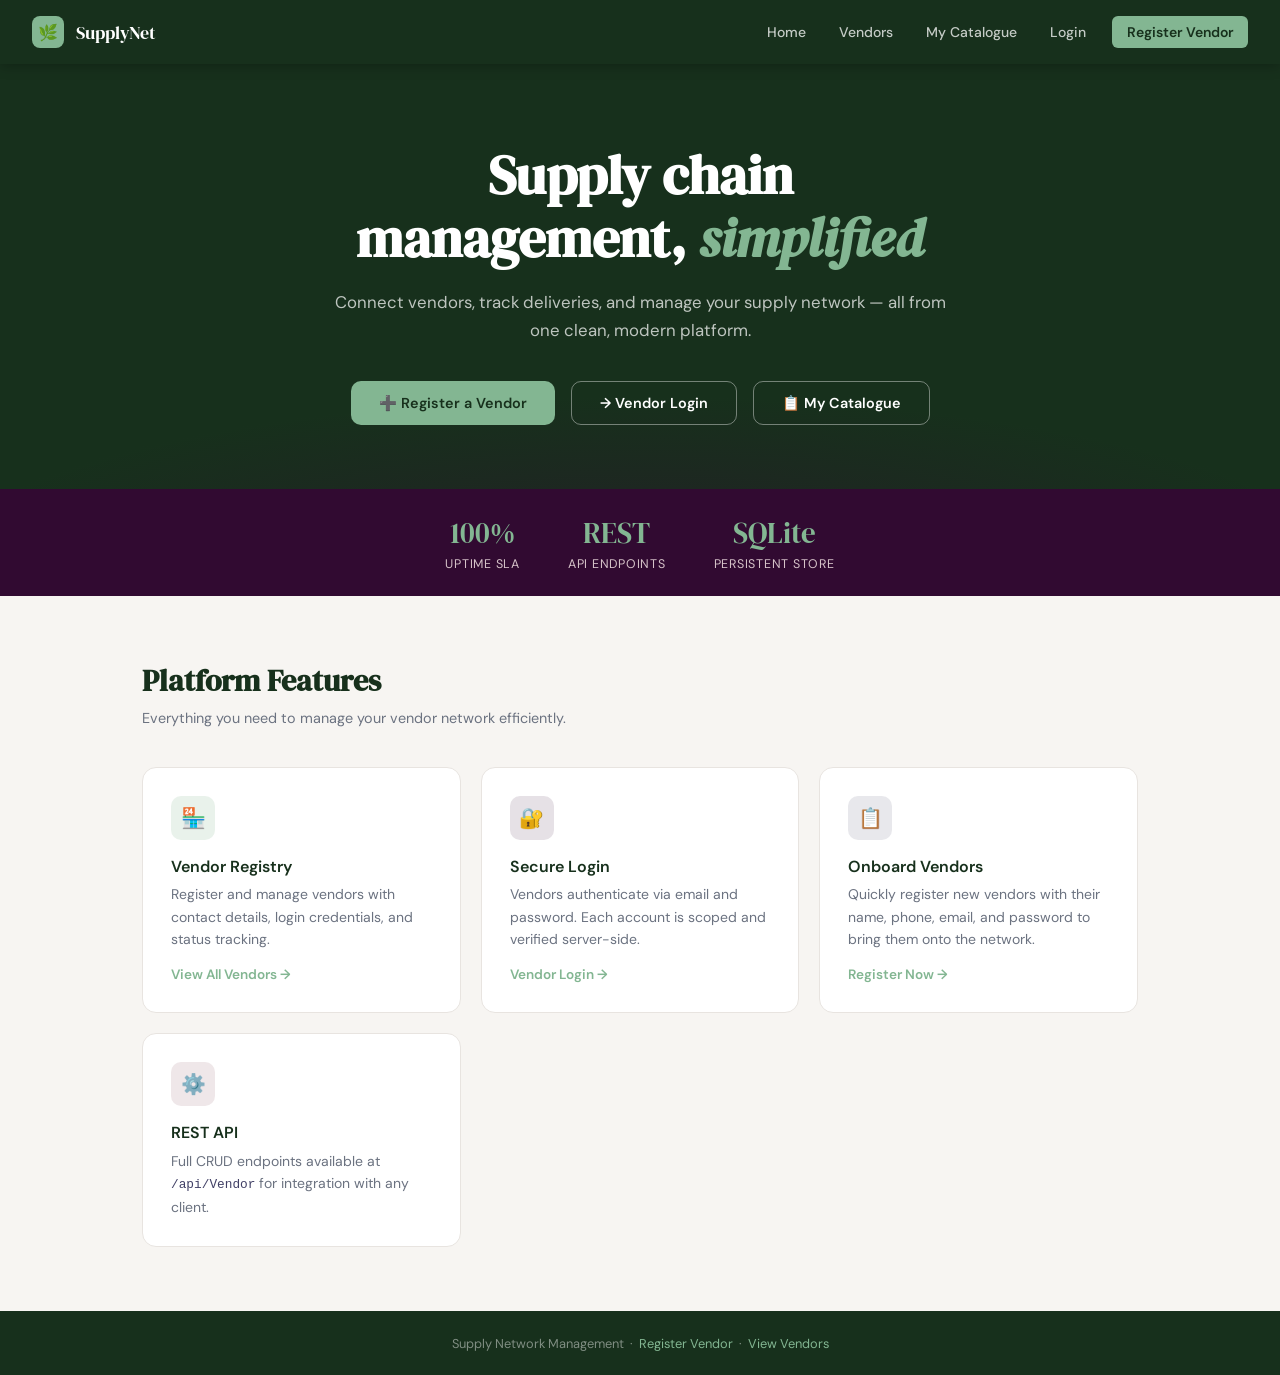
==== commit c6834d01: "updates that should work" ====
--- a/SupplyNetworkManagement/wwwroot/index.html
+++ b/SupplyNetworkManagement/wwwroot/index.html
@@ -1,236 +1,417 @@
-<!DOCTYPE html>
-<html lang="en">
-<head>
-  <meta charset="UTF-8" />
-  <meta name="viewport" content="width=device-width, initial-scale=1.0"/>
-  <title>Supply Network Management</title>
-  <link rel="preconnect" href="https://fonts.googleapis.com">
-  <link rel="preconnect" href="https://fonts.gstatic.com" crossorigin>
-  <link href="https://fonts.googleapis.com/css2?family=DM+Serif+Display:ital@0;1&family=DM+Sans:opsz,wght@9..40,300;9..40,400;9..40,500;9..40,600&display=swap" rel="stylesheet">
-  <style>
-    :root {
-      --evergreen:       #17301c;
-      --muted-teal:      #83b692;
-      --midnight-violet: #310a31;
-      --thistle:         #d6c3c9;
-      --twilight-indigo: #414066;
-      --bg:              #f7f5f2;
-      --surface:         #ffffff;
-      --text:            #1a1a1a;
-      --text-muted:      #6b7280;
-    }
-
-    *, *::before, *::after { margin: 0; padding: 0; box-sizing: border-box; }
-
-    body {
-      font-family: 'DM Sans', sans-serif;
-      background: var(--bg);
-      color: var(--text);
-      min-height: 100vh;
-      display: flex;
-      flex-direction: column;
-    }
-
-    header {
-      background: var(--evergreen);
-      padding: 0 2rem;
-      display: flex;
-      align-items: center;
-      justify-content: space-between;
-      height: 64px;
-      position: sticky; top: 0; z-index: 100;
-      box-shadow: 0 2px 12px rgba(0,0,0,.25);
-    }
-
-    .logo { display: flex; align-items: center; gap: .75rem; text-decoration: none; }
-    .logo-icon {
-      width: 32px; height: 32px;
-      background: var(--muted-teal);
-      border-radius: 8px;
-      display: flex; align-items: center; justify-content: center;
-      font-size: 16px;
-    }
-    .logo-text {
-      font-family: 'DM Serif Display', serif;
-      font-size: 1.15rem; color: #fff;
-    }
-
-    nav { display: flex; gap: .25rem; align-items: center; }
-    nav a {
-      color: rgba(255,255,255,.75);
-      text-decoration: none;
-      font-size: .875rem; font-weight: 500;
-      padding: .45rem .9rem;
-      border-radius: 6px;
-      transition: color .2s, background .2s;
-    }
-    nav a:hover { color: #fff; background: rgba(255,255,255,.1); }
-    nav a.cta {
-      background: var(--muted-teal);
-      color: var(--evergreen); font-weight: 600;
-      margin-left: .5rem;
-    }
-    nav a.cta:hover { background: #96c5a3; }
-
-    .hero {
-      background: var(--evergreen);
-      padding: 5rem 2rem 4rem;
-      text-align: center;
-      position: relative; overflow: hidden;
-    }
-    .hero::before {
-      content: '';
-      position: absolute; inset: 0;
-      background: radial-gradient(ellipse 80% 60% at 50% 120%, var(--midnight-violet) 0%, transparent 70%);
-      opacity: .45;
-    }
-    .hero-content { position: relative; z-index: 1; max-width: 640px; margin: 0 auto; }
-    .hero h1 {
-      font-family: 'DM Serif Display', serif;
-      font-size: clamp(2.2rem, 5vw, 3.4rem);
-      color: #fff; line-height: 1.15; margin-bottom: 1.25rem;
-    }
-    .hero h1 em { font-style: italic; color: var(--muted-teal); }
-    .hero p { color: rgba(255,255,255,.72); font-size: 1.05rem; line-height: 1.65; margin-bottom: 2.25rem; }
-    .hero-actions { display: flex; gap: 1rem; justify-content: center; flex-wrap: wrap; }
-
-    .btn {
-      display: inline-flex; align-items: center; gap: .5rem;
-      font-family: 'DM Sans', sans-serif;
-      font-size: .9rem; font-weight: 600;
-      padding: .75rem 1.75rem;
-      border-radius: 10px;
-      border: none; cursor: pointer;
-      text-decoration: none;
-      transition: all .2s;
-    }
-    .btn-primary { background: var(--muted-teal); color: var(--evergreen); }
-    .btn-primary:hover { background: #96c5a3; transform: translateY(-1px); box-shadow: 0 4px 16px rgba(131,182,146,.35); }
-    .btn-outline { background: transparent; color: #fff; border: 1.5px solid rgba(255,255,255,.4); }
-    .btn-outline:hover { border-color: #fff; background: rgba(255,255,255,.07); }
-
-    .stats-bar {
-      background: var(--midnight-violet);
-      padding: 1.5rem 2rem;
-      display: flex; justify-content: center; gap: 3rem; flex-wrap: wrap;
-    }
-    .stat { text-align: center; }
-    .stat-val { font-family: 'DM Serif Display', serif; font-size: 1.8rem; color: var(--muted-teal); }
-    .stat-lbl { font-size: .78rem; color: var(--thistle); letter-spacing: .06em; text-transform: uppercase; margin-top: .2rem; }
-
-    .section { padding: 4rem 2rem; max-width: 1060px; margin: 0 auto; width: 100%; }
-    .section-title { font-family: 'DM Serif Display', serif; font-size: 1.9rem; color: var(--evergreen); margin-bottom: .5rem; }
-    .section-sub { color: var(--text-muted); font-size: .9rem; margin-bottom: 2.5rem; }
-
-    .cards { display: grid; grid-template-columns: repeat(auto-fit, minmax(260px, 1fr)); gap: 1.25rem; }
-    .card {
-      background: var(--surface);
-      border-radius: 14px; padding: 1.75rem;
-      border: 1px solid #e8e4e0;
-      transition: box-shadow .2s, transform .2s;
-    }
-    .card:hover { transform: translateY(-3px); box-shadow: 0 8px 28px rgba(0,0,0,.09); }
-    .card-icon {
-      width: 44px; height: 44px; border-radius: 10px;
-      display: flex; align-items: center; justify-content: center;
-      font-size: 20px; margin-bottom: 1rem;
-    }
-    .icon-green  { background: rgba(131,182,146,.18); }
-    .icon-violet { background: rgba(49,10,49,.12); }
-    .icon-indigo { background: rgba(65,64,102,.12); }
-    .icon-thistle{ background: rgba(214,195,201,.4); }
-    .card h3 { font-size: 1rem; font-weight: 600; color: var(--evergreen); margin-bottom: .4rem; }
-    .card p  { font-size: .875rem; color: var(--text-muted); line-height: 1.6; }
-    .card-link {
-      display: inline-flex; align-items: center; gap: .3rem;
-      color: var(--muted-teal); font-size: .85rem; font-weight: 600;
-      text-decoration: none; margin-top: 1rem;
-    }
-    .card-link:hover { color: #5a9b6a; }
-
-    footer {
-      margin-top: auto;
-      background: var(--evergreen);
-      padding: 1.5rem 2rem;
-      text-align: center;
-      color: rgba(255,255,255,.45); font-size: .8rem;
-    }
-    footer a { color: var(--muted-teal); text-decoration: none; }
-
-    @keyframes fadeUp {
-      from { opacity: 0; transform: translateY(20px); }
-      to   { opacity: 1; transform: translateY(0); }
-    }
-    .hero-content { animation: fadeUp .65s ease both; }
-  </style>
-</head>
-<body>
-
-  <header>
-    <a class="logo" href="/">
-      <div class="logo-icon">🌿</div>
-      <span class="logo-text">SupplyNet</span>
-    </a>
-    <nav>
-      <a href="/">Home</a>
-      <a href="/vendors.html">Vendors</a>
-      <a href="/login.html">Login</a>
-      <a href="/register.html" class="cta">Register Vendor</a>
-    </nav>
-  </header>
-
-  <section class="hero">
-    <div class="hero-content">
-      <h1>Supply chain management, <em>simplified</em></h1>
-      <p>Connect vendors, track deliveries, and manage your supply network — all from one clean, modern platform.</p>
-      <div class="hero-actions">
-        <a href="/register.html" class="btn btn-primary">➕ Register a Vendor</a>
-        <a href="/login.html"    class="btn btn-outline">→ Vendor Login</a>
-      </div>
-    </div>
-  </section>
-
-  <div class="stats-bar">
-    <div class="stat"><div class="stat-val">100%</div><div class="stat-lbl">Uptime SLA</div></div>
-    <div class="stat"><div class="stat-val">REST</div><div class="stat-lbl">API Endpoints</div></div>
-    <div class="stat"><div class="stat-val">SQLite</div><div class="stat-lbl">Persistent Store</div></div>
-  </div>
-
-  <div class="section">
-    <h2 class="section-title">Platform Features</h2>
-    <p class="section-sub">Everything you need to manage your vendor network efficiently.</p>
-    <div class="cards">
-      <div class="card">
-        <div class="card-icon icon-green">🏪</div>
-        <h3>Vendor Registry</h3>
-        <p>Register and manage vendors with contact details, login credentials, and status tracking.</p>
-        <a href="/vendors.html" class="card-link">View All Vendors →</a>
-      </div>
-      <div class="card">
-        <div class="card-icon icon-violet">🔐</div>
-        <h3>Secure Login</h3>
-        <p>Vendors authenticate via email and password. Each account is scoped and verified server-side.</p>
-        <a href="/login.html" class="card-link">Vendor Login →</a>
-      </div>
-      <div class="card">
-        <div class="card-icon icon-indigo">📋</div>
-        <h3>Onboard Vendors</h3>
-        <p>Quickly register new vendors with their name, phone, email, and password to bring them onto the network.</p>
-        <a href="/register.html" class="card-link">Register Now →</a>
-      </div>
-      <div class="card">
-        <div class="card-icon icon-thistle">⚙️</div>
-        <h3>REST API</h3>
-        <p>Full CRUD endpoints available at <code style="font-size:.8rem;color:var(--twilight-indigo)">/api/Vendor</code> for integration with any client.</p>
-      </div>
-    </div>
-  </div>
-
-  <footer>
-    Supply Network Management &nbsp;·&nbsp;
-    <a href="/register.html">Register Vendor</a> &nbsp;·&nbsp;
-    <a href="/vendors.html">View Vendors</a>
-  </footer>
-
-</body>
-</html>
+<!DOCTYPE html>
+<html lang="en">
+<head>
+    <meta charset="UTF-8" />
+    <meta name="viewport" content="width=device-width, initial-scale=1.0" />
+    <title>Supply Network Management</title>
+    <link rel="preconnect" href="https://fonts.googleapis.com">
+    <link rel="preconnect" href="https://fonts.gstatic.com" crossorigin>
+    <link href="https://fonts.googleapis.com/css2?family=DM+Serif+Display:ital@0;1&family=DM+Sans:opsz,wght@9..40,300;9..40,400;9..40,500;9..40,600&display=swap" rel="stylesheet">
+    <style>
+        :root {
+            --evergreen: #17301c;
+            --muted-teal: #83b692;
+            --midnight-violet: #310a31;
+            --thistle: #d6c3c9;
+            --twilight-indigo: #414066;
+            --bg: #f7f5f2;
+            --surface: #ffffff;
+            --text: #1a1a1a;
+            --text-muted: #6b7280;
+        }
+
+        *, *::before, *::after {
+            margin: 0;
+            padding: 0;
+            box-sizing: border-box;
+        }
+
+        body {
+            font-family: 'DM Sans', sans-serif;
+            background: var(--bg);
+            color: var(--text);
+            min-height: 100vh;
+            display: flex;
+            flex-direction: column;
+        }
+
+        header {
+            background: var(--evergreen);
+            padding: 0 2rem;
+            display: flex;
+            align-items: center;
+            justify-content: space-between;
+            height: 64px;
+            position: sticky;
+            top: 0;
+            z-index: 100;
+            box-shadow: 0 2px 12px rgba(0,0,0,.25);
+        }
+
+        .logo {
+            display: flex;
+            align-items: center;
+            gap: .75rem;
+            text-decoration: none;
+        }
+
+        .logo-icon {
+            width: 32px;
+            height: 32px;
+            background: var(--muted-teal);
+            border-radius: 8px;
+            display: flex;
+            align-items: center;
+            justify-content: center;
+            font-size: 16px;
+        }
+
+        .logo-text {
+            font-family: 'DM Serif Display', serif;
+            font-size: 1.15rem;
+            color: #fff;
+        }
+
+        nav {
+            display: flex;
+            gap: .25rem;
+            align-items: center;
+        }
+
+            nav a {
+                color: rgba(255,255,255,.75);
+                text-decoration: none;
+                font-size: .875rem;
+                font-weight: 500;
+                padding: .45rem .9rem;
+                border-radius: 6px;
+                transition: color .2s, background .2s;
+            }
+
+                nav a:hover {
+                    color: #fff;
+                    background: rgba(255,255,255,.1);
+                }
+
+                nav a.cta {
+                    background: var(--muted-teal);
+                    color: var(--evergreen);
+                    font-weight: 600;
+                    margin-left: .5rem;
+                }
+
+                    nav a.cta:hover {
+                        background: #96c5a3;
+                    }
+
+        .hero {
+            background: var(--evergreen);
+            padding: 5rem 2rem 4rem;
+            text-align: center;
+            position: relative;
+            overflow: hidden;
+        }
+
+            .hero::before {
+                content: '';
+                position: absolute;
+                inset: 0;
+                background: radial-gradient(ellipse 80% 60% at 50% 120%, var(--midnight-violet) 0%, transparent 70%);
+                opacity: .45;
+            }
+
+        .hero-content {
+            position: relative;
+            z-index: 1;
+            max-width: 640px;
+            margin: 0 auto;
+        }
+
+        .hero h1 {
+            font-family: 'DM Serif Display', serif;
+            font-size: clamp(2.2rem, 5vw, 3.4rem);
+            color: #fff;
+            line-height: 1.15;
+            margin-bottom: 1.25rem;
+        }
+
+            .hero h1 em {
+                font-style: italic;
+                color: var(--muted-teal);
+            }
+
+        .hero p {
+            color: rgba(255,255,255,.72);
+            font-size: 1.05rem;
+            line-height: 1.65;
+            margin-bottom: 2.25rem;
+        }
+
+        .hero-actions {
+            display: flex;
+            gap: 1rem;
+            justify-content: center;
+            flex-wrap: wrap;
+        }
+
+        .btn {
+            display: inline-flex;
+            align-items: center;
+            gap: .5rem;
+            font-family: 'DM Sans', sans-serif;
+            font-size: .9rem;
+            font-weight: 600;
+            padding: .75rem 1.75rem;
+            border-radius: 10px;
+            border: none;
+            cursor: pointer;
+            text-decoration: none;
+            transition: all .2s;
+        }
+
+        .btn-primary {
+            background: var(--muted-teal);
+            color: var(--evergreen);
+        }
+
+            .btn-primary:hover {
+                background: #96c5a3;
+                transform: translateY(-1px);
+                box-shadow: 0 4px 16px rgba(131,182,146,.35);
+            }
+
+        .btn-outline {
+            background: transparent;
+            color: #fff;
+            border: 1.5px solid rgba(255,255,255,.4);
+        }
+
+            .btn-outline:hover {
+                border-color: #fff;
+                background: rgba(255,255,255,.07);
+            }
+
+        .stats-bar {
+            background: var(--midnight-violet);
+            padding: 1.5rem 2rem;
+            display: flex;
+            justify-content: center;
+            gap: 3rem;
+            flex-wrap: wrap;
+        }
+
+        .stat {
+            text-align: center;
+        }
+
+        .stat-val {
+            font-family: 'DM Serif Display', serif;
+            font-size: 1.8rem;
+            color: var(--muted-teal);
+        }
+
+        .stat-lbl {
+            font-size: .78rem;
+            color: var(--thistle);
+            letter-spacing: .06em;
+            text-transform: uppercase;
+            margin-top: .2rem;
+        }
+
+        .section {
+            padding: 4rem 2rem;
+            max-width: 1060px;
+            margin: 0 auto;
+            width: 100%;
+        }
+
+        .section-title {
+            font-family: 'DM Serif Display', serif;
+            font-size: 1.9rem;
+            color: var(--evergreen);
+            margin-bottom: .5rem;
+        }
+
+        .section-sub {
+            color: var(--text-muted);
+            font-size: .9rem;
+            margin-bottom: 2.5rem;
+        }
+
+        .cards {
+            display: grid;
+            grid-template-columns: repeat(auto-fit, minmax(260px, 1fr));
+            gap: 1.25rem;
+        }
+
+        .card {
+            background: var(--surface);
+            border-radius: 14px;
+            padding: 1.75rem;
+            border: 1px solid #e8e4e0;
+            transition: box-shadow .2s, transform .2s;
+        }
+
+            .card:hover {
+                transform: translateY(-3px);
+                box-shadow: 0 8px 28px rgba(0,0,0,.09);
+            }
+
+        .card-icon {
+            width: 44px;
+            height: 44px;
+            border-radius: 10px;
+            display: flex;
+            align-items: center;
+            justify-content: center;
+            font-size: 20px;
+            margin-bottom: 1rem;
+        }
+
+        .icon-green {
+            background: rgba(131,182,146,.18);
+        }
+
+        .icon-violet {
+            background: rgba(49,10,49,.12);
+        }
+
+        .icon-indigo {
+            background: rgba(65,64,102,.12);
+        }
+
+        .icon-thistle {
+            background: rgba(214,195,201,.4);
+        }
+
+        .card h3 {
+            font-size: 1rem;
+            font-weight: 600;
+            color: var(--evergreen);
+            margin-bottom: .4rem;
+        }
+
+        .card p {
+            font-size: .875rem;
+            color: var(--text-muted);
+            line-height: 1.6;
+        }
+
+        .card-link {
+            display: inline-flex;
+            align-items: center;
+            gap: .3rem;
+            color: var(--muted-teal);
+            font-size: .85rem;
+            font-weight: 600;
+            text-decoration: none;
+            margin-top: 1rem;
+        }
+
+            .card-link:hover {
+                color: #5a9b6a;
+            }
+
+        footer {
+            margin-top: auto;
+            background: var(--evergreen);
+            padding: 1.5rem 2rem;
+            text-align: center;
+            color: rgba(255,255,255,.45);
+            font-size: .8rem;
+        }
+
+            footer a {
+                color: var(--muted-teal);
+                text-decoration: none;
+            }
+
+        @keyframes fadeUp {
+            from {
+                opacity: 0;
+                transform: translateY(20px);
+            }
+
+            to {
+                opacity: 1;
+                transform: translateY(0);
+            }
+        }
+
+        .hero-content {
+            animation: fadeUp .65s ease both;
+        }
+    </style>
+</head>
+<body>
+
+    <header>
+        <a class="logo" href="/">
+            <div class="logo-icon">🌿</div>
+            <span class="logo-text">SupplyNet</span>
+        </a>
+        <nav>
+            <a href="/">Home</a>
+            <a href="/vendors.html">Vendors</a>
+            <a href="/suppliers.html">My Catalogue</a>
+            <a href="/login.html">Login</a>
+            <a href="/register.html" class="cta">Register Vendor</a>
+        </nav>
+    </header>
+
+    <section class="hero">
+        <div class="hero-content">
+            <h1>Supply chain management, <em>simplified</em></h1>
+            <p>Connect vendors, track deliveries, and manage your supply network — all from one clean, modern platform.</p>
+            <div class="hero-actions">
+                <a href="/register.html" class="btn btn-primary">➕ Register a Vendor</a>
+                <a href="/login.html" class="btn btn-outline">→ Vendor Login</a>
+                <a href="/suppliers.html" class="btn btn-outline">📋 My Catalogue</a>
+            </div>
+        </div>
+    </section>
+
+    <div class="stats-bar">
+        <div class="stat"><div class="stat-val">100%</div><div class="stat-lbl">Uptime SLA</div></div>
+        <div class="stat"><div class="stat-val">REST</div><div class="stat-lbl">API Endpoints</div></div>
+        <div class="stat"><div class="stat-val">SQLite</div><div class="stat-lbl">Persistent Store</div></div>
+    </div>
+
+    <div class="section">
+        <h2 class="section-title">Platform Features</h2>
+        <p class="section-sub">Everything you need to manage your vendor network efficiently.</p>
+        <div class="cards">
+            <div class="card">
+                <div class="card-icon icon-green">🏪</div>
+                <h3>Vendor Registry</h3>
+                <p>Register and manage vendors with contact details, login credentials, and status tracking.</p>
+                <a href="/vendors.html" class="card-link">View All Vendors →</a>
+            </div>
+            <div class="card">
+                <div class="card-icon icon-violet">🔐</div>
+                <h3>Secure Login</h3>
+                <p>Vendors authenticate via email and password. Each account is scoped and verified server-side.</p>
+                <a href="/login.html" class="card-link">Vendor Login →</a>
+            </div>
+            <div class="card">
+                <div class="card-icon icon-indigo">📋</div>
+                <h3>Onboard Vendors</h3>
+                <p>Quickly register new vendors with their name, phone, email, and password to bring them onto the network.</p>
+                <a href="/register.html" class="card-link">Register Now →</a>
+            </div>
+            <div class="card">
+                <div class="card-icon icon-thistle">⚙️</div>
+                <h3>REST API</h3>
+                <p>Full CRUD endpoints available at <code style="font-size:.8rem;color:var(--twilight-indigo)">/api/Vendor</code> for integration with any client.</p>
+            </div>
+        </div>
+    </div>
+
+    <footer>
+        Supply Network Management &nbsp;·&nbsp;
+        <a href="/register.html">Register Vendor</a> &nbsp;·&nbsp;
+        <a href="/vendors.html">View Vendors</a>
+    </footer>
+
+</body>
+</html>
